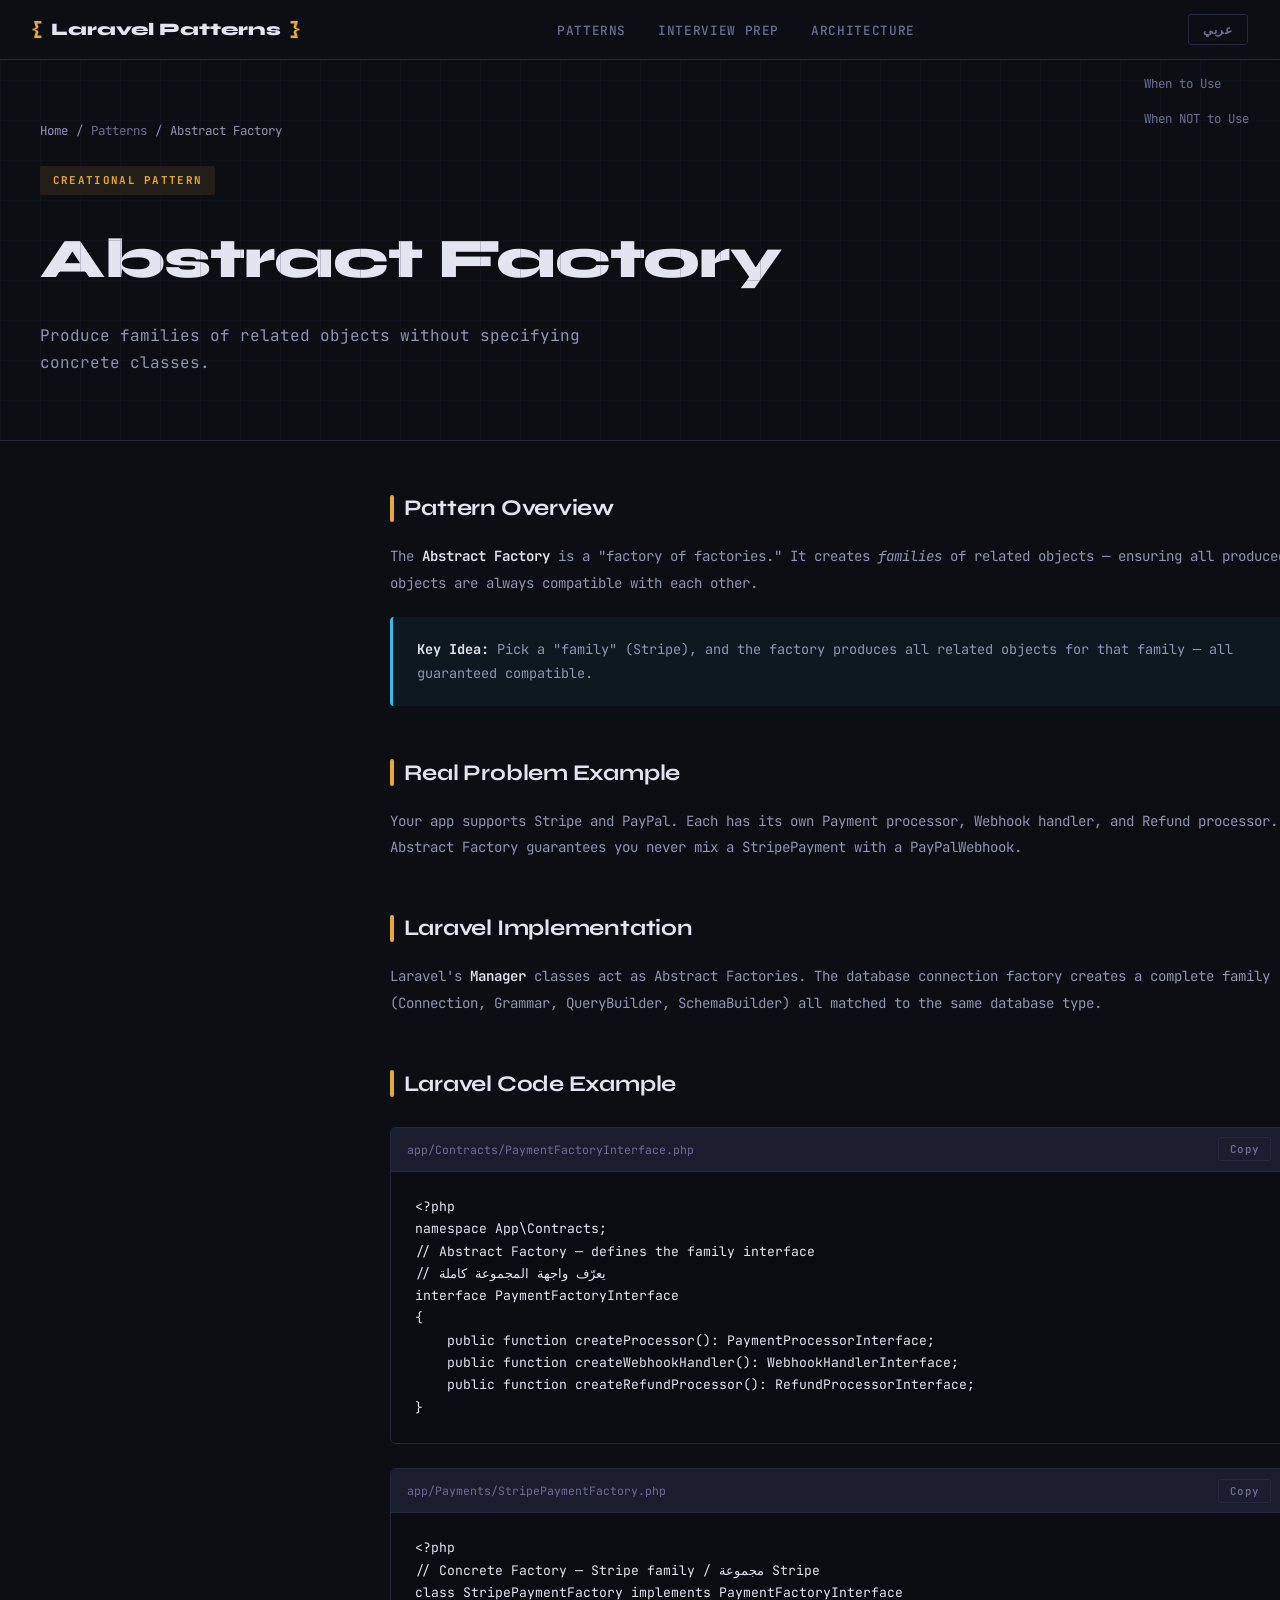
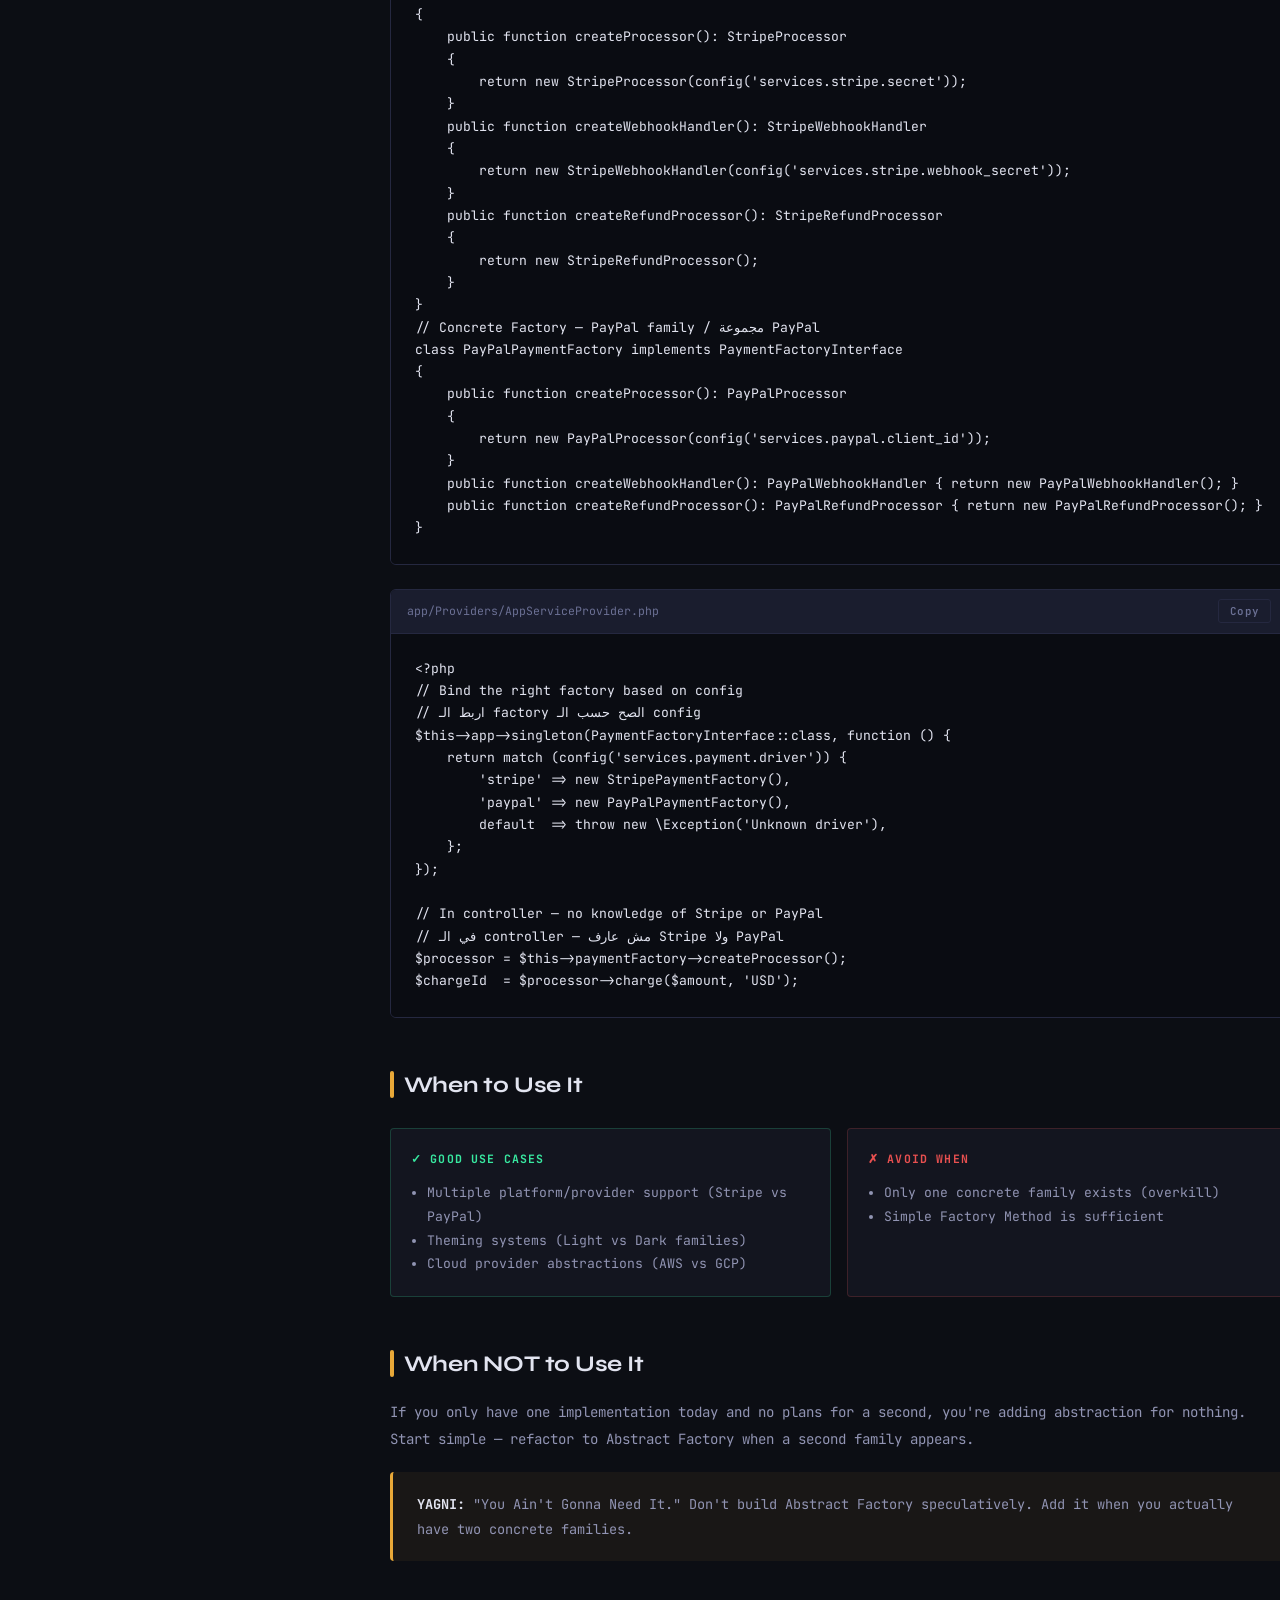
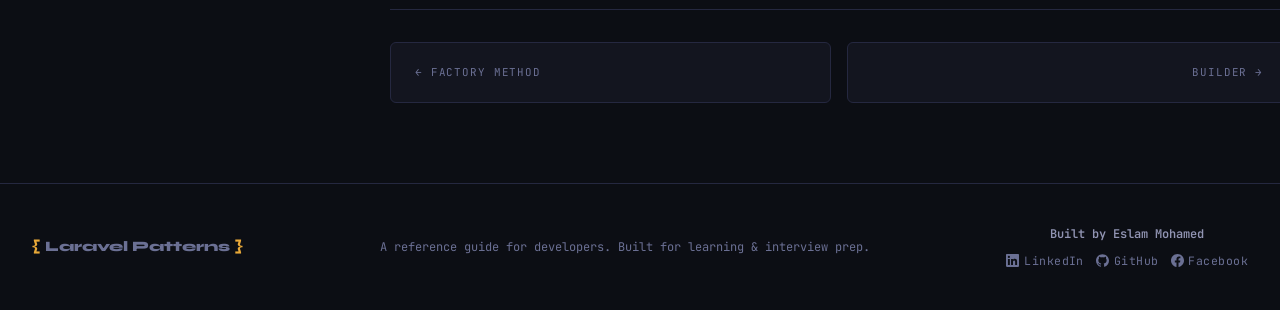
==== patterns/abstract-factory.html @ 29496eea "add main project" ====
<!DOCTYPE html>
<html lang="en">
<head>
  <meta charset="UTF-8"/>
  <meta name="viewport" content="width=device-width,initial-scale=1.0"/>
  <title>Abstract Factory — Laravel Design Patterns Hub</title>
  <link rel="stylesheet" href="../css/style.css"/>
</head>
<body data-pattern-id="abstract-factory">
<nav>
  <a class="nav-logo" href="../index.html"><span>{</span> Laravel Patterns <span>}</span></a>
  <ul class="nav-links">
    <li><a href="../index.html#patterns" data-i18n="nav.patterns">Patterns</a></li>
    <li><a href="../index.html#interview" data-i18n="nav.interview">Interview Prep</a></li>
    <li><a href="../index.html#architecture" data-i18n="nav.architecture">Architecture</a></li>
  </ul>
</nav>

<header class="detail-hero">
  <div class="hero-grid-bg" style="opacity:0.2"></div>
  <div class="container">
    <div class="breadcrumb">
      <a href="../index.html"><span class="l-en">Home</span><span class="l-ar" style="display:none">الرئيسية</span></a>
      <span>/</span>
      <a href="../index.html#patterns" data-i18n="nav.patterns-bc">Patterns</a>
      <span>/</span>
      <span class="l-en">Abstract Factory</span><span class="l-ar" style="display:none">Abstract Factory</span>
    </div>
    <div class="detail-cat" data-catKey="Creational" style="background:rgba(232,168,56,0.1);color:var(--creational)">
      <span class="l-en">Creational Pattern</span><span class="l-ar" style="display:none">باترن إنشائي</span>
    </div>
    <h1 class="detail-title">
      <span class="l-en">Abstract Factory</span><span class="l-ar" style="display:none">Abstract Factory</span>
    </h1>
    <p class="detail-tagline">
      <span class="l-en">Produce families of related objects without specifying concrete classes.</span><span class="l-ar" style="display:none">إنتاج مجموعات من الـ objects المترابطة من غير تحديد الكلاسات الكونكريت.</span>
    </p>
  </div>
</header>

<div class="detail-layout">
  <aside class="detail-sidebar">
    <nav class="toc">
      <div class="toc-title"><span class="l-en">On This Page</span><span class="l-ar" style="display:none">المحتويات</span></div>
      <ul class="toc-links">
        <li><a href="#overview"><span class="l-en">Overview</span><span class="l-ar" style="display:none">نظرة عامة</span></a></li>
        <li><a href="#problem"><span class="l-en">Real Problem</span><span class="l-ar" style="display:none">مشكلة حقيقية</span></a></li>
        <li><a href="#laravel"><span class="l-en">In Laravel</span><span class="l-ar" style="display:none">في Laravel</span></a></li>
        <li><a href="#code"><span class="l-en">Code Example</span><span class="l-ar" style="display:none">مثال كود</span></a></li>
        <li><a href="#when-use"><span class="l-en">When to Use</span><span class="l-ar" style="display:none">متى تستخدمه</span></a></li>
        <li><a href="#when-not"><span class="l-en">When NOT to Use</span><span class="l-ar" style="display:none">متى لا تستخدمه</span></a></li>
      </ul>
    </nav>
  </aside>

  <main class="detail-content">
<section id="overview">
      <h2 class="section-anchor"><span class="l-en">Pattern Overview</span><span class="l-ar" style="display:none">نظرة عامة على الباترن</span></h2>
      <p class="content-text"><span class="l-en">The <strong>Abstract Factory</strong> is a "factory of factories." It creates <em>families</em> of related objects — ensuring all produced objects are always compatible with each other.</span><span class="l-ar" style="display:none">الـ <strong>Abstract Factory</strong> هو "factory للـ factories." بينشئ <em>مجموعات</em> من الـ objects المترابطة — بيضمن إن كل الـ objects اللي بتنتجها متوافقة مع بعضها.</span></p>
      <div class="callout callout-info"><span class="l-en"><strong>Key Idea:</strong> Pick a "family" (Stripe), and the factory produces all related objects for that family — all guaranteed compatible.</span><span class="l-ar" style="display:none"><strong>الفكرة الأساسية:</strong> اختار "مجموعة" (Stripe)، والـ factory بتنتج كل الـ objects المرتبطة بيها — كلها مضمونة متوافقة.</span></div>
    </section>

    <section id="problem">
      <h2 class="section-anchor"><span class="l-en">Real Problem Example</span><span class="l-ar" style="display:none">مثال على مشكلة حقيقية</span></h2>
      <p class="content-text"><span class="l-en">Your app supports Stripe and PayPal. Each has its own Payment processor, Webhook handler, and Refund processor. Abstract Factory guarantees you never mix a StripePayment with a PayPalWebhook.</span><span class="l-ar" style="display:none">تطبيقك بيدعم Stripe وPayPal. كل واحد عنده Payment processor وWebhook handler وRefund processor. Abstract Factory بتضمن إنك ما تخلطش StripePayment مع PayPalWebhook.</span></p>
    </section>

    <section id="laravel">
      <h2 class="section-anchor"><span class="l-en">Laravel Implementation</span><span class="l-ar" style="display:none">التطبيق في Laravel</span></h2>
      <p class="content-text"><span class="l-en">Laravel's <strong>Manager</strong> classes act as Abstract Factories. The database connection factory creates a complete family (Connection, Grammar, QueryBuilder, SchemaBuilder) all matched to the same database type.</span><span class="l-ar" style="display:none">الـ <strong>Manager</strong> classes في Laravel بتعمل كـ Abstract Factories. الـ database connection factory بتنشئ مجموعة كاملة (Connection, Grammar, QueryBuilder, SchemaBuilder) كلها متطابقة مع نفس نوع الـ database.</span></p>
    </section>

    <section id="code">
      <h2 class="section-anchor"><span class="l-en">Laravel Code Example</span><span class="l-ar" style="display:none">مثال كود Laravel</span></h2>
      <div class="code-block-wrap">
        <div class="code-header"><span class="code-filename">app/Contracts/PaymentFactoryInterface.php</span><button class="copy-btn">Copy</button></div>
        <pre><code class="language-php">&lt;?php
namespace App\Contracts;
// Abstract Factory — defines the family interface
// يعرّف واجهة المجموعة كاملة
interface PaymentFactoryInterface
{
    public function createProcessor(): PaymentProcessorInterface;
    public function createWebhookHandler(): WebhookHandlerInterface;
    public function createRefundProcessor(): RefundProcessorInterface;
}</code></pre>
      </div>
      <div class="code-block-wrap">
        <div class="code-header"><span class="code-filename">app/Payments/StripePaymentFactory.php</span><button class="copy-btn">Copy</button></div>
        <pre><code class="language-php">&lt;?php
// Concrete Factory — Stripe family / مجموعة Stripe
class StripePaymentFactory implements PaymentFactoryInterface
{
    public function createProcessor(): StripeProcessor
    {
        return new StripeProcessor(config('services.stripe.secret'));
    }
    public function createWebhookHandler(): StripeWebhookHandler
    {
        return new StripeWebhookHandler(config('services.stripe.webhook_secret'));
    }
    public function createRefundProcessor(): StripeRefundProcessor
    {
        return new StripeRefundProcessor();
    }
}
// Concrete Factory — PayPal family / مجموعة PayPal
class PayPalPaymentFactory implements PaymentFactoryInterface
{
    public function createProcessor(): PayPalProcessor
    {
        return new PayPalProcessor(config('services.paypal.client_id'));
    }
    public function createWebhookHandler(): PayPalWebhookHandler { return new PayPalWebhookHandler(); }
    public function createRefundProcessor(): PayPalRefundProcessor { return new PayPalRefundProcessor(); }
}</code></pre>
      </div>
      <div class="code-block-wrap">
        <div class="code-header"><span class="code-filename">app/Providers/AppServiceProvider.php</span><button class="copy-btn">Copy</button></div>
        <pre><code class="language-php">&lt;?php
// Bind the right factory based on config
// اربط الـ factory الصح حسب الـ config
$this-&gt;app-&gt;singleton(PaymentFactoryInterface::class, function () {
    return match (config('services.payment.driver')) {
        'stripe' =&gt; new StripePaymentFactory(),
        'paypal' =&gt; new PayPalPaymentFactory(),
        default  =&gt; throw new \Exception('Unknown driver'),
    };
});

// In controller — no knowledge of Stripe or PayPal
// في الـ controller — مش عارف Stripe ولا PayPal
$processor = $this-&gt;paymentFactory-&gt;createProcessor();
$chargeId  = $processor-&gt;charge($amount, 'USD');</code></pre>
      </div>
    </section>

    <section id="when-use">
      <h2 class="section-anchor"><span class="l-en">When to Use It</span><span class="l-ar" style="display:none">متى تستخدمه</span></h2>
      <div class="do-dont">
        <div class="do-box">
          <h4><span class="l-en">✓ Good Use Cases</span><span class="l-ar" style="display:none">✓ حالات جيدة</span></h4>
          <ul><span class="l-en"><li>Multiple platform/provider support (Stripe vs PayPal)</li><li>Theming systems (Light vs Dark families)</li><li>Cloud provider abstractions (AWS vs GCP)</li></span><span class="l-ar" style="display:none"><li>دعم providers متعددة (Stripe مقابل PayPal)</li><li>أنظمة الـ theming (فاتح مقابل داكن)</li><li>abstractions لـ cloud providers</li></span></ul>
        </div>
        <div class="dont-box">
          <h4><span class="l-en">✗ Avoid When</span><span class="l-ar" style="display:none">✗ تجنبه عندما</span></h4>
          <ul><span class="l-en"><li>Only one concrete family exists (overkill)</li><li>Simple Factory Method is sufficient</li></span><span class="l-ar" style="display:none"><li>مجموعة concrete واحدة فقط موجودة</li><li>Factory Method بسيط كافي</li></span></ul>
        </div>
      </div>
    </section>

    <section id="when-not">
      <h2 class="section-anchor"><span class="l-en">When NOT to Use It</span><span class="l-ar" style="display:none">متى لا تستخدمه</span></h2>
      <p class="content-text"><span class="l-en">If you only have one implementation today and no plans for a second, you're adding abstraction for nothing. Start simple — refactor to Abstract Factory when a second family appears.</span><span class="l-ar" style="display:none">لو عندك implementation واحد دلوقتي ومفيش خطط لتاني، إنت بتضيف abstraction من غير فايدة. ابدأ بسيط — وعمل refactor لـ Abstract Factory لما تظهر مجموعة تانية.</span></p>
      <div class="callout callout-warn"><span class="l-en"><strong>YAGNI:</strong> "You Ain't Gonna Need It." Don't build Abstract Factory speculatively. Add it when you actually have two concrete families.</span><span class="l-ar" style="display:none"><strong>YAGNI:</strong> "مش هتحتاجه." ما تبنيش Abstract Factory بشكل استباقي. ضيفه لما يكون عندك مجموعتين فعلاً.</span></div>
    </section>
    <div class="pattern-nav">
      <a href="factory.html"><span class="l-en">← Factory Method</span><span class="l-ar" style="display:none">Factory Method →</span></a>
      <a href="builder.html" class="next"><span class="l-en">Builder →</span><span class="l-ar" style="display:none">← Builder</span></a>
    </div>
  </main>
</div>

<footer>
  <div class="footer-logo"><span>{</span> Laravel Patterns <span>}</span></div>
  <div class="footer-note" data-i18n="footer.note">
    <span class="l-en">A reference guide for developers. Built for learning &amp; interview prep. Arabic &amp; English.</span>
    <span class="l-ar" style="display:none">دليل مرجعي للمطورين. مبني للتعلم والتحضير للمقابلات. بالعربي والانجليزي.</span>
  </div>
  <div class="footer-author" style="text-align: center;">
    <span class="footer-author-name">
      <span class="l-en">Built by Eslam Mohamed</span>
      <span class="l-ar" style="display:none">من تصميم إسلام محمد</span>
    </span>
    <div class="footer-social">
      <a href="https://www.linkedin.com/in/eslam-mohamed-marey" target="_blank" rel="noopener">
        <svg width="13" height="13" viewBox="0 0 24 24" fill="currentColor"><path d="M20.447 20.452h-3.554v-5.569c0-1.328-.027-3.037-1.852-3.037-1.853 0-2.136 1.445-2.136 2.939v5.667H9.351V9h3.414v1.561h.046c.477-.9 1.637-1.85 3.37-1.85 3.601 0 4.267 2.37 4.267 5.455v6.286zM5.337 7.433a2.062 2.062 0 0 1-2.063-2.065 2.064 2.064 0 1 1 2.063 2.065zm1.782 13.019H3.555V9h3.564v11.452zM22.225 0H1.771C.792 0 0 .774 0 1.729v20.542C0 23.227.792 24 1.771 24h20.451C23.2 24 24 23.227 24 22.271V1.729C24 .774 23.2 0 22.222 0h.003z"/></svg>
        LinkedIn
      </a>
      <a href="https://github.com/eslamar3y" target="_blank" rel="noopener">
        <svg width="13" height="13" viewBox="0 0 24 24" fill="currentColor"><path d="M12 .297c-6.63 0-12 5.373-12 12 0 5.303 3.438 9.8 8.205 11.385.6.113.82-.258.82-.577 0-.285-.01-1.04-.015-2.04-3.338.724-4.042-1.61-4.042-1.61C4.422 18.07 3.633 17.7 3.633 17.7c-1.087-.744.084-.729.084-.729 1.205.084 1.838 1.236 1.838 1.236 1.07 1.835 2.809 1.305 3.495.998.108-.776.417-1.305.76-1.605-2.665-.3-5.466-1.332-5.466-5.93 0-1.31.465-2.38 1.235-3.22-.135-.303-.54-1.523.105-3.176 0 0 1.005-.322 3.3 1.23.96-.267 1.98-.399 3-.405 1.02.006 2.04.138 3 .405 2.28-1.552 3.285-1.23 3.285-1.23.645 1.653.24 2.873.12 3.176.765.84 1.23 1.91 1.23 3.22 0 4.61-2.805 5.625-5.475 5.92.42.36.81 1.096.81 2.22 0 1.606-.015 2.896-.015 3.286 0 .315.21.69.825.57C20.565 22.092 24 17.592 24 12.297c0-6.627-5.373-12-12-12"/></svg>
        GitHub
      </a>
      <a href="https://facebook.com/eslamar3y" target="_blank" rel="noopener">
        <svg width="13" height="13" viewBox="0 0 24 24" fill="currentColor"><path d="M24 12.073c0-6.627-5.373-12-12-12s-12 5.373-12 12c0 5.99 4.388 10.954 10.125 11.854v-8.385H7.078v-3.47h3.047V9.43c0-3.007 1.792-4.669 4.533-4.669 1.312 0 2.686.235 2.686.235v2.953H15.83c-1.491 0-1.956.925-1.956 1.874v2.25h3.328l-.532 3.47h-2.796v8.385C19.612 23.027 24 18.062 24 12.073z"/></svg>
        Facebook
      </a>
    </div>
  </div>
</footer>
<script src="../js/i18n.js"></script>
<script src="../js/main.js"></script>
</body>
</html>
---- css/style.css ----
@import url('https://fonts.googleapis.com/css2?family=JetBrains+Mono:wght@300;400;500;700&family=Syne:wght@400;600;700;800&display=swap');

:root {
  --bg: #0c0e14;
  --bg2: #13151f;
  --bg3: #1a1d2e;
  --border: #252840;
  --text: #e2e4f0;
  --text-muted: #6b7094;
  --text-dim: #9194b3;
  --accent-yellow: #e8a838;
  --accent-blue: #3ab8e8;
  --accent-purple: #7e5de8;
  --accent-green: #38e8a0;
  --creational: #e8a838;
  --structural: #3ab8e8;
  --behavioral: #7e5de8;
  --font-mono: 'JetBrains Mono', monospace;
  --font-display: 'Syne', sans-serif;
}

*, *::before, *::after { box-sizing: border-box; margin: 0; padding: 0; }

html { scroll-behavior: smooth; }

body {
  font-family: var(--font-mono);
  background: var(--bg);
  color: var(--text);
  line-height: 1.7;
  overflow-x: hidden;
}

/* SCROLLBAR */
::-webkit-scrollbar { width: 6px; }
::-webkit-scrollbar-track { background: var(--bg); }
::-webkit-scrollbar-thumb { background: var(--border); border-radius: 3px; }
::-webkit-scrollbar-thumb:hover { background: var(--text-muted); }

/* NAV */
nav {
  position: fixed;
  top: 0; left: 0; right: 0;
  z-index: 100;
  background: rgba(12,14,20,0.95);
  backdrop-filter: blur(12px);
  border-bottom: 1px solid var(--border);
  padding: 0 2rem;
  height: 60px;
  display: flex;
  align-items: center;
  justify-content: space-between;
}

.nav-logo {
  font-family: var(--font-display);
  font-weight: 800;
  font-size: 1.1rem;
  color: var(--text);
  text-decoration: none;
  display: flex;
  align-items: center;
  gap: 0.5rem;
}

.nav-logo span { color: var(--accent-yellow); }

.nav-links {
  display: flex;
  gap: 2rem;
  list-style: none;
}

.nav-links a {
  color: var(--text-muted);
  text-decoration: none;
  font-size: 0.8rem;
  font-weight: 500;
  letter-spacing: 0.05em;
  text-transform: uppercase;
  transition: color 0.2s;
}

.nav-links a:hover { color: var(--text); }

.nav-menu-btn {
  display: none;
  background: none;
  border: none;
  color: var(--text);
  font-size: 1.2rem;
  cursor: pointer;
}

/* HERO */
.hero {
  min-height: 100vh;
  display: flex;
  align-items: center;
  position: relative;
  overflow: hidden;
  padding: 80px 2rem 4rem;
}

.hero-grid-bg {
  position: absolute;
  inset: 0;
  background-image:
    linear-gradient(var(--border) 1px, transparent 1px),
    linear-gradient(90deg, var(--border) 1px, transparent 1px);
  background-size: 40px 40px;
  opacity: 0.4;
  pointer-events: none;
}

.hero-glow {
  position: absolute;
  top: 20%;
  left: 50%;
  transform: translateX(-50%);
  width: 800px;
  height: 400px;
  background: radial-gradient(ellipse, rgba(126,93,232,0.12) 0%, transparent 70%);
  pointer-events: none;
}

.hero-content {
  position: relative;
  max-width: 900px;
  margin: 0 auto;
  text-align: center;
}

.hero-badge {
  display: inline-flex;
  align-items: center;
  gap: 0.5rem;
  background: rgba(232,168,56,0.1);
  border: 1px solid rgba(232,168,56,0.3);
  color: var(--accent-yellow);
  font-size: 0.72rem;
  font-weight: 700;
  letter-spacing: 0.1em;
  text-transform: uppercase;
  padding: 0.4rem 1rem;
  border-radius: 2px;
  margin-bottom: 2rem;
}

.hero-title {
  font-family: var(--font-display);
  font-size: clamp(2.5rem, 7vw, 5rem);
  font-weight: 800;
  line-height: 1.05;
  letter-spacing: -0.02em;
  margin-bottom: 1.5rem;
}

.hero-title .accent { color: var(--accent-yellow); }
.hero-title .accent-b { color: var(--accent-blue); }

.hero-subtitle {
  color: var(--text-dim);
  font-size: 1rem;
  max-width: 580px;
  margin: 0 auto 2.5rem;
  line-height: 1.8;
}

.hero-actions {
  display: flex;
  gap: 1rem;
  justify-content: center;
  flex-wrap: wrap;
}

.btn {
  display: inline-flex;
  align-items: center;
  gap: 0.5rem;
  padding: 0.75rem 1.75rem;
  font-family: var(--font-mono);
  font-size: 0.82rem;
  font-weight: 700;
  letter-spacing: 0.03em;
  text-decoration: none;
  border-radius: 3px;
  cursor: pointer;
  transition: all 0.2s;
  border: none;
}

.btn-primary {
  background: var(--accent-yellow);
  color: #0c0e14;
}

.btn-primary:hover {
  background: #f0b845;
  transform: translateY(-2px);
  box-shadow: 0 8px 24px rgba(232,168,56,0.3);
}

.btn-secondary {
  background: transparent;
  color: var(--text);
  border: 1px solid var(--border);
}

.btn-secondary:hover {
  border-color: var(--text-muted);
  background: var(--bg2);
}

.hero-stats {
  display: flex;
  gap: 3rem;
  justify-content: center;
  margin-top: 3.5rem;
  padding-top: 3rem;
  border-top: 1px solid var(--border);
  flex-wrap: wrap;
  gap: 2rem;
}

.stat {
  text-align: center;
}

.stat-num {
  font-family: var(--font-display);
  font-size: 2rem;
  font-weight: 800;
  color: var(--accent-yellow);
  display: block;
}

.stat-label {
  font-size: 0.72rem;
  color: var(--text-muted);
  text-transform: uppercase;
  letter-spacing: 0.08em;
}

/* SECTION */
section { padding: 5rem 2rem; }

.container {
  max-width: 1200px;
  margin: 0 auto;
}

.section-header {
  text-align: center;
  margin-bottom: 3rem;
}

.section-tag {
  font-size: 0.72rem;
  font-weight: 700;
  letter-spacing: 0.12em;
  text-transform: uppercase;
  color: var(--accent-blue);
  margin-bottom: 0.75rem;
  display: block;
}

.section-title {
  font-family: var(--font-display);
  font-size: clamp(1.8rem, 4vw, 2.5rem);
  font-weight: 800;
  letter-spacing: -0.02em;
}

.section-sub {
  color: var(--text-dim);
  font-size: 0.9rem;
  margin-top: 0.75rem;
}

/* SEARCH & FILTER */
.search-bar-wrap {
  display: flex;
  gap: 1rem;
  align-items: center;
  margin-bottom: 2rem;
  flex-wrap: wrap;
}

.search-input-wrap {
  position: relative;
  flex: 1;
  min-width: 220px;
}

.search-input-wrap svg {
  position: absolute;
  left: 1rem;
  top: 50%;
  transform: translateY(-50%);
  color: var(--text-muted);
  width: 16px;
  height: 16px;
}

#patternSearch {
  width: 100%;
  background: var(--bg2);
  border: 1px solid var(--border);
  color: var(--text);
  font-family: var(--font-mono);
  font-size: 0.85rem;
  padding: 0.75rem 1rem 0.75rem 2.75rem;
  border-radius: 3px;
  outline: none;
  transition: border-color 0.2s;
}

#patternSearch:focus { border-color: var(--text-muted); }
#patternSearch::placeholder { color: var(--text-muted); }

.filter-btns {
  display: flex;
  gap: 0.5rem;
  flex-wrap: wrap;
}

.filter-btn {
  background: var(--bg2);
  border: 1px solid var(--border);
  color: var(--text-muted);
  font-family: var(--font-mono);
  font-size: 0.75rem;
  font-weight: 600;
  letter-spacing: 0.05em;
  padding: 0.6rem 1rem;
  border-radius: 3px;
  cursor: pointer;
  transition: all 0.2s;
  text-transform: uppercase;
}

.filter-btn:hover, .filter-btn.active {
  color: var(--text);
  border-color: var(--text-muted);
}

.filter-btn[data-cat="All"].active { border-color: var(--accent-yellow); color: var(--accent-yellow); }
.filter-btn[data-cat="Creational"].active { border-color: var(--creational); color: var(--creational); }
.filter-btn[data-cat="Structural"].active { border-color: var(--structural); color: var(--structural); }
.filter-btn[data-cat="Behavioral"].active { border-color: var(--behavioral); color: var(--behavioral); }

/* PATTERNS GRID */
.patterns-grid {
  display: grid;
  grid-template-columns: repeat(auto-fill, minmax(280px, 1fr));
  gap: 1.25rem;
}

.pattern-card {
  background: var(--bg2);
  border: 1px solid var(--border);
  border-radius: 6px;
  padding: 1.75rem;
  transition: all 0.25s;
  position: relative;
  overflow: hidden;
  cursor: pointer;
  text-decoration: none;
  color: inherit;
  display: block;
}

.pattern-card::before {
  content: '';
  position: absolute;
  top: 0; left: 0; right: 0;
  height: 2px;
  opacity: 0;
  transition: opacity 0.25s;
}

.pattern-card.creational::before { background: var(--creational); }
.pattern-card.structural::before { background: var(--structural); }
.pattern-card.behavioral::before { background: var(--behavioral); }

.pattern-card:hover {
  border-color: #333560;
  transform: translateY(-3px);
  box-shadow: 0 12px 32px rgba(0,0,0,0.4);
}

.pattern-card:hover::before { opacity: 1; }

.card-header {
  display: flex;
  align-items: flex-start;
  justify-content: space-between;
  margin-bottom: 1rem;
}

.card-icon {
  width: 44px;
  height: 44px;
  border-radius: 8px;
  display: flex;
  align-items: center;
  justify-content: center;
  font-size: 1.2rem;
}

.creational .card-icon { background: rgba(232,168,56,0.12); color: var(--creational); }
.structural .card-icon { background: rgba(58,184,232,0.12); color: var(--structural); }
.behavioral .card-icon { background: rgba(126,93,232,0.12); color: var(--behavioral); }

.card-cat {
  font-size: 0.65rem;
  font-weight: 700;
  letter-spacing: 0.1em;
  text-transform: uppercase;
  padding: 0.25rem 0.6rem;
  border-radius: 2px;
}

.creational .card-cat { background: rgba(232,168,56,0.1); color: var(--creational); }
.structural .card-cat { background: rgba(58,184,232,0.1); color: var(--structural); }
.behavioral .card-cat { background: rgba(126,93,232,0.1); color: var(--behavioral); }

.card-name {
  font-family: var(--font-display);
  font-size: 1.1rem;
  font-weight: 700;
  margin-bottom: 0.5rem;
}

.card-tagline {
  font-size: 0.78rem;
  color: var(--text-muted);
  line-height: 1.6;
  margin-bottom: 1.25rem;
}

.card-link {
  font-size: 0.75rem;
  font-weight: 700;
  letter-spacing: 0.05em;
  text-transform: uppercase;
  display: flex;
  align-items: center;
  gap: 0.35rem;
  transition: gap 0.2s;
}

.creational .card-link { color: var(--creational); }
.structural .card-link { color: var(--structural); }
.behavioral .card-link { color: var(--behavioral); }

.pattern-card:hover .card-link { gap: 0.6rem; }

/* PATTERN DETAIL PAGE */
.detail-hero {
  padding: 120px 2rem 4rem;
  border-bottom: 1px solid var(--border);
  position: relative;
}

.breadcrumb {
  font-size: 0.78rem;
  color: var(--text-muted);
  margin-bottom: 1.5rem;
  display: flex;
  gap: 0.5rem;
  align-items: center;
}

.breadcrumb a { color: var(--text-muted); text-decoration: none; }
.breadcrumb a:hover { color: var(--text); }
.breadcrumb span { color: var(--text-dim); }

.detail-cat {
  display: inline-block;
  font-size: 0.68rem;
  font-weight: 700;
  letter-spacing: 0.12em;
  text-transform: uppercase;
  padding: 0.3rem 0.8rem;
  border-radius: 2px;
  margin-bottom: 1rem;
}

.detail-title {
  font-family: var(--font-display);
  font-size: clamp(2rem, 6vw, 3.5rem);
  font-weight: 800;
  letter-spacing: -0.02em;
  margin-bottom: 1rem;
}

.detail-tagline {
  font-size: 1rem;
  color: var(--text-dim);
  max-width: 600px;
}

/* CONTENT LAYOUT */
.detail-layout {
  display: grid;
  grid-template-columns: 220px 1fr;
  gap: 3rem;
  max-width: 1100px;
  margin: 0 auto;
  padding: 3rem 2rem 5rem;
  align-items: start;
}

.detail-sidebar {
  position: sticky;
  top: 80px;
}

.toc {
  background: var(--bg2);
  border: 1px solid var(--border);
  border-radius: 6px;
  padding: 1.25rem;
}

.toc-title {
  font-size: 0.7rem;
  font-weight: 700;
  letter-spacing: 0.1em;
  text-transform: uppercase;
  color: var(--text-muted);
  margin-bottom: 1rem;
}

.toc-links {
  list-style: none;
  display: flex;
  flex-direction: column;
  gap: 0.1rem;
}

.toc-links a {
  display: block;
  font-size: 0.78rem;
  color: var(--text-muted);
  text-decoration: none;
  padding: 0.4rem 0.6rem;
  border-radius: 3px;
  transition: all 0.15s;
}

.toc-links a:hover {
  color: var(--text);
  background: var(--bg3);
}

.toc-links a.active {
  color: var(--accent-yellow);
}

/* CONTENT SECTIONS */
.detail-content section {
  padding: 0;
  margin-bottom: 3rem;
}

.section-anchor {
  font-family: var(--font-display);
  font-size: 1.4rem;
  font-weight: 700;
  letter-spacing: -0.01em;
  margin-bottom: 1rem;
  display: flex;
  align-items: center;
  gap: 0.6rem;
}

.section-anchor::before {
  content: '';
  display: inline-block;
  width: 4px;
  height: 1.2em;
  border-radius: 2px;
  background: var(--accent-yellow);
  flex-shrink: 0;
}

.content-text {
  color: var(--text-dim);
  font-size: 0.88rem;
  line-height: 1.9;
  margin-bottom: 1rem;
}

.content-text strong { color: var(--text); font-weight: 600; }

/* CALLOUT BOXES */
.callout {
  border-radius: 4px;
  padding: 1.25rem 1.5rem;
  margin: 1.25rem 0;
  border-left: 3px solid;
  font-size: 0.85rem;
  line-height: 1.8;
}

.callout-info { background: rgba(58,184,232,0.06); border-color: var(--structural); color: var(--text-dim); }
.callout-warn { background: rgba(232,168,56,0.06); border-color: var(--creational); color: var(--text-dim); }
.callout-tip { background: rgba(56,232,160,0.06); border-color: var(--accent-green); color: var(--text-dim); }
.callout-danger { background: rgba(232,80,80,0.06); border-color: #e85050; color: var(--text-dim); }

.callout strong { color: var(--text); }

/* CODE BLOCKS */
.code-block-wrap {
  margin: 1.5rem 0;
  border-radius: 6px;
  overflow: hidden;
  border: 1px solid var(--border);
  direction: ltr !important;
}

.code-header {
  display: flex;
  align-items: center;
  justify-content: space-between;
  background: var(--bg3);
  padding: 0.6rem 1rem;
  border-bottom: 1px solid var(--border);
}

.code-filename {
  font-size: 0.72rem;
  color: var(--text-muted);
  font-family: var(--font-mono);
  display: flex;
  align-items: center;
  gap: 0.5rem;
}

.copy-btn {
  background: none;
  border: 1px solid var(--border);
  color: var(--text-muted);
  font-family: var(--font-mono);
  font-size: 0.68rem;
  font-weight: 600;
  padding: 0.25rem 0.65rem;
  border-radius: 3px;
  cursor: pointer;
  transition: all 0.15s;
  letter-spacing: 0.04em;
}

.copy-btn:hover {
  border-color: var(--text-muted);
  color: var(--text);
}

.copy-btn.copied {
  border-color: var(--accent-green);
  color: var(--accent-green);
}

pre {
  background: #0a0c12;
  padding: 1.5rem;
  overflow-x: auto;
  font-family: var(--font-mono);
  font-size: 0.82rem;
  line-height: 1.7;
  tab-size: 4;
}

code { font-family: var(--font-mono); }

/* PRISM OVERRIDES */
.token.comment { color: #4a4f6e; font-style: italic; }
.token.keyword { color: #c792ea; }
.token.string { color: #c3e88d; }
.token.number { color: #f78c6c; }
.token.function { color: #82aaff; }
.token.class-name { color: #ffcb6b; }
.token.operator { color: #89ddff; }
.token.punctuation { color: #89ddff; }
.token.variable { color: #eeffff; }
.token.tag { color: #f07178; }
.token.attr-name { color: #c792ea; }
.token.attr-value { color: #c3e88d; }
.token.namespace { color: #b2ccd6; }
.token.property { color: #80cbc4; }
.token.selector { color: #c792ea; }

/* DO / DONT */
.do-dont {
  display: grid;
  grid-template-columns: 1fr 1fr;
  gap: 1rem;
  margin: 1.5rem 0;
}

.do-box, .dont-box {
  background: var(--bg2);
  border-radius: 4px;
  padding: 1.25rem;
  font-size: 0.82rem;
  line-height: 1.8;
  color: var(--text-dim);
}

.do-box {
  border: 1px solid rgba(56,232,160,0.2);
}

.dont-box {
  border: 1px solid rgba(232,80,80,0.2);
}

.do-box h4 { color: var(--accent-green); margin-bottom: 0.75rem; font-size: 0.72rem; letter-spacing: 0.1em; text-transform: uppercase; }
.dont-box h4 { color: #e85050; margin-bottom: 0.75rem; font-size: 0.72rem; letter-spacing: 0.1em; text-transform: uppercase; }

.do-box ul, .dont-box ul {
  padding-left: 1rem;
}

/* INTERVIEW SECTION */
.interview-section {
  background: var(--bg2);
  padding: 5rem 2rem;
  border-top: 1px solid var(--border);
  border-bottom: 1px solid var(--border);
}

.questions-grid {
  display: grid;
  grid-template-columns: repeat(auto-fill, minmax(480px, 1fr));
  gap: 1.25rem;
  margin-top: 2.5rem;
}

.question-card {
  background: var(--bg3);
  border: 1px solid var(--border);
  border-radius: 6px;
  overflow: hidden;
}

.question-header {
  padding: 1.25rem 1.5rem;
  cursor: pointer;
  display: flex;
  align-items: flex-start;
  justify-content: space-between;
  gap: 1rem;
  transition: background 0.15s;
}

.question-header:hover { background: var(--bg2); }

.q-num {
  font-size: 0.68rem;
  font-weight: 700;
  color: var(--accent-yellow);
  background: rgba(232,168,56,0.1);
  border: 1px solid rgba(232,168,56,0.2);
  padding: 0.15rem 0.5rem;
  border-radius: 2px;
  flex-shrink: 0;
  margin-top: 0.1rem;
}

.q-text {
  font-size: 0.88rem;
  font-weight: 500;
  color: var(--text);
  flex: 1;
  line-height: 1.5;
}

.q-toggle {
  color: var(--text-muted);
  transition: transform 0.2s;
  flex-shrink: 0;
  font-size: 1rem;
}

.question-card.open .q-toggle { transform: rotate(180deg); }

.question-answer {
  display: none;
  padding: 0 1.5rem 1.5rem;
  font-size: 0.83rem;
  color: var(--text-dim);
  line-height: 1.9;
  border-top: 1px solid var(--border);
  padding-top: 1.25rem;
}

.question-card.open .question-answer { display: block; }

/* LARAVEL ARCH */
.arch-grid {
  display: grid;
  grid-template-columns: repeat(auto-fill, minmax(320px, 1fr));
  gap: 1.25rem;
  margin-top: 2rem;
}

.arch-card {
  background: var(--bg2);
  border: 1px solid var(--border);
  border-radius: 6px;
  padding: 1.75rem;
}

.arch-card h3 {
  font-family: var(--font-display);
  font-size: 1rem;
  font-weight: 700;
  margin-bottom: 0.75rem;
  display: flex;
  align-items: center;
  gap: 0.5rem;
}

.arch-card p {
  font-size: 0.82rem;
  color: var(--text-dim);
  line-height: 1.8;
}

/* NAV BETWEEN PATTERNS */
.pattern-nav {
  display: grid;
  grid-template-columns: 1fr 1fr;
  gap: 1rem;
  margin-top: 3rem;
  padding-top: 2rem;
  border-top: 1px solid var(--border);
}

.pattern-nav a {
  background: var(--bg2);
  border: 1px solid var(--border);
  border-radius: 6px;
  padding: 1.25rem 1.5rem;
  text-decoration: none;
  color: var(--text);
  transition: all 0.2s;
  display: flex;
  flex-direction: column;
  gap: 0.3rem;
}

.pattern-nav a:hover {
  border-color: var(--text-muted);
  background: var(--bg3);
}

.pattern-nav a span:first-child {
  font-size: 0.68rem;
  text-transform: uppercase;
  letter-spacing: 0.08em;
  color: var(--text-muted);
}

.pattern-nav a span:last-child {
  font-family: var(--font-display);
  font-size: 0.95rem;
  font-weight: 700;
}

.pattern-nav a.next { text-align: right; }

/* FOOTER */
footer {
  padding: 2.5rem 2rem;
  border-top: 1px solid var(--border);
  display: flex;
  align-items: center;
  justify-content: space-between;
  gap: 1rem;
  flex-wrap: wrap;
}

.footer-logo {
  font-family: var(--font-display);
  font-weight: 800;
  font-size: 0.9rem;
  color: var(--text-muted);
}

.footer-logo span { color: var(--accent-yellow); }

.footer-note {
  font-size: 0.75rem;
  color: var(--text-muted);
}

.footer-author {
  font-size: 0.75rem;
  color: var(--text-muted);
  display: flex;
  flex-direction: column;
  gap: 0.4rem;
  text-align: right;
}

[dir="rtl"] .footer-author { text-align: left; }

.footer-author-name {
  color: var(--text-dim);
  font-weight: 600;
}

.footer-social {
  display: flex;
  gap: 0.75rem;
  justify-content: flex-end;
}

[dir="rtl"] .footer-social { justify-content: flex-start; }

.footer-social a {
  color: var(--text-muted);
  text-decoration: none;
  font-size: 0.72rem;
  letter-spacing: 0.04em;
  transition: color 0.2s;
  display: flex;
  align-items: center;
  gap: 0.3rem;
}

.footer-social a:hover { color: var(--accent-yellow); }

/* RESPONSIVE */
@media (max-width: 900px) {
  .detail-layout {
    grid-template-columns: 1fr;
  }
  .detail-sidebar {
    position: static;
    display: none;
  }
  .do-dont {
    grid-template-columns: 1fr;
  }
  .questions-grid {
    grid-template-columns: 1fr;
  }
}

@media (max-width: 600px) {
  nav { padding: 0 1rem; }
  .nav-links { display: none; }
  .nav-menu-btn { display: block; }
  .hero { padding: 80px 1rem 3rem; }
  section { padding: 3rem 1rem; }
  .hero-stats { gap: 1.5rem; }
  .pattern-nav { grid-template-columns: 1fr; }
}

/* ANIMATIONS */
@keyframes fadeUp {
  from { opacity: 0; transform: translateY(16px); }
  to { opacity: 1; transform: translateY(0); }
}

.fade-up {
  animation: fadeUp 0.5s ease forwards;
  opacity: 0;
}

.fade-up-1 { animation-delay: 0.1s; }
.fade-up-2 { animation-delay: 0.2s; }
.fade-up-3 { animation-delay: 0.3s; }
.fade-up-4 { animation-delay: 0.4s; }

/* ACTIVE NAV HIGHLIGHT */
.nav-links a.active { color: var(--accent-yellow); }

/* ─── LANG TOGGLE BUTTON ──────────────────────────────────────────── */
.lang-toggle-btn {
  background: transparent;
  border: 1px solid var(--border);
  color: var(--text-muted);
  font-family: var(--font-mono);
  font-size: 0.75rem;
  font-weight: 700;
  letter-spacing: 0.05em;
  padding: 0.4rem 0.9rem;
  border-radius: 3px;
  cursor: pointer;
  transition: all 0.2s;
  margin-left: 1rem;
  flex-shrink: 0;
}

[dir="rtl"] .lang-toggle-btn { margin-left: 0; margin-right: 1rem; }

.lang-toggle-btn:hover {
  border-color: var(--accent-yellow);
  color: var(--accent-yellow);
}

/* ─── RTL OVERRIDES ───────────────────────────────────────────────── */
[dir="rtl"] body {
  font-family: 'Segoe UI', 'Cairo', var(--font-mono);
}

[dir="rtl"] .hero-title,
[dir="rtl"] .section-title,
[dir="rtl"] .detail-title,
[dir="rtl"] .card-name,
[dir="rtl"] .section-anchor {
  font-family: 'Segoe UI', 'Cairo', var(--font-display);
  letter-spacing: 0;
}

/* [dir="rtl"] .breadcrumb {
  flex-direction: row-reverse;
} */

[dir="rtl"] .card-link {
  flex-direction: row-reverse;
}

[dir="rtl"] .pattern-nav a.next {
  text-align: left;
}

[dir="rtl"] .pattern-nav a:not(.next) {
  text-align: right;
}

[dir="rtl"] .section-anchor::before {
  margin-left: 0.6rem;
  margin-right: 0;
}

[dir="rtl"] .callout {
  border-left: none;
  border-right: 3px solid;
}

[dir="rtl"] .callout-info  { border-color: var(--structural); }
[dir="rtl"] .callout-warn  { border-color: var(--creational); }
[dir="rtl"] .callout-tip   { border-color: var(--accent-green); }
[dir="rtl"] .callout-danger { border-color: #e85050; }

[dir="rtl"] .toc { direction: rtl; }

[dir="rtl"] .q-toggle { margin-left: 0; }

[dir="rtl"] .search-input-wrap svg {
  left: auto;
  right: 1rem;
}

[dir="rtl"] #patternSearch {
  padding: 0.75rem 2.75rem 0.75rem 1rem;
}

[dir="rtl"] .code-header {
  flex-direction: row-reverse;
}

[dir="rtl"] .card-header {
  flex-direction: row-reverse;
}

[dir="rtl"] .hero-stats { direction: rtl; }

[dir="rtl"] .do-box ul,
[dir="rtl"] .dont-box ul {
  padding-left: 0;
  padding-right: 1rem;
}

[dir="rtl"] footer {
  flex-direction: row-reverse;
}

[dir="rtl"] .nav-links {
  flex-direction: row-reverse;
}

[dir="rtl"] .filter-btns {
  flex-direction: row-reverse;
}
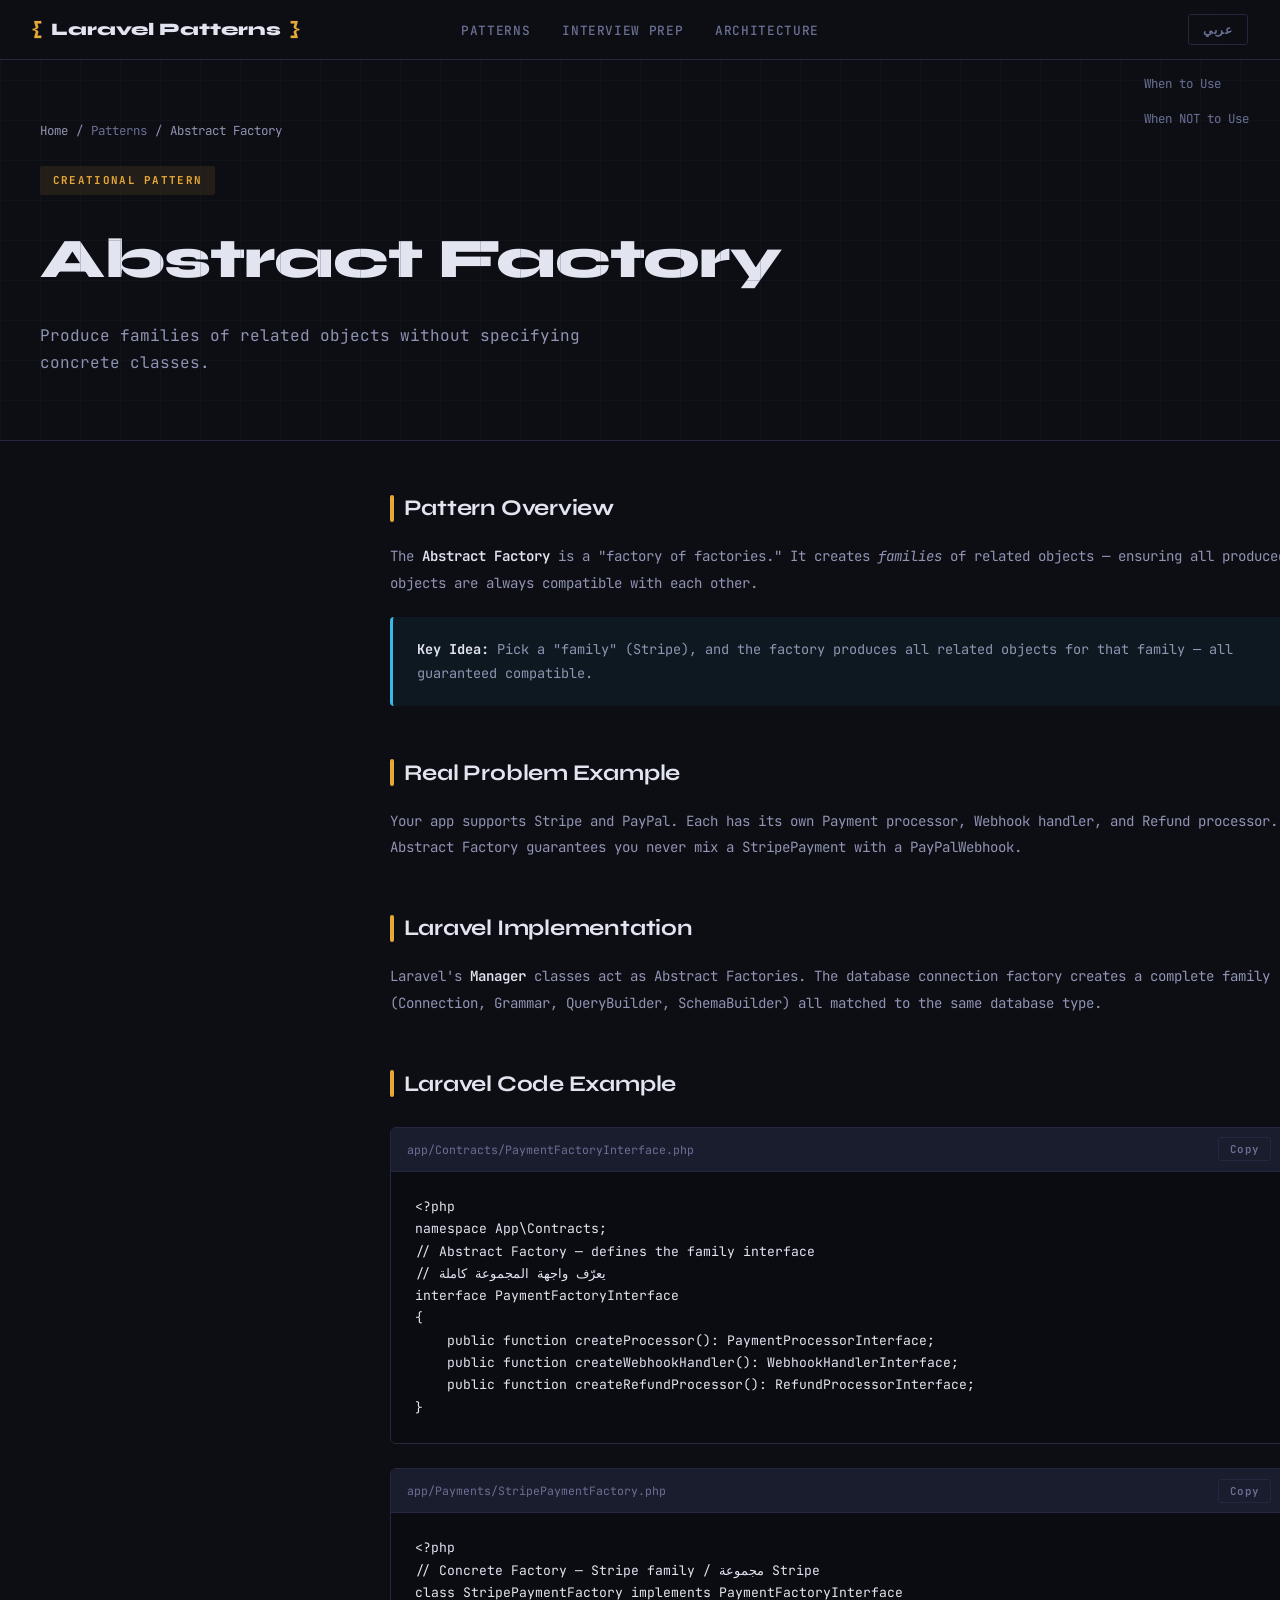
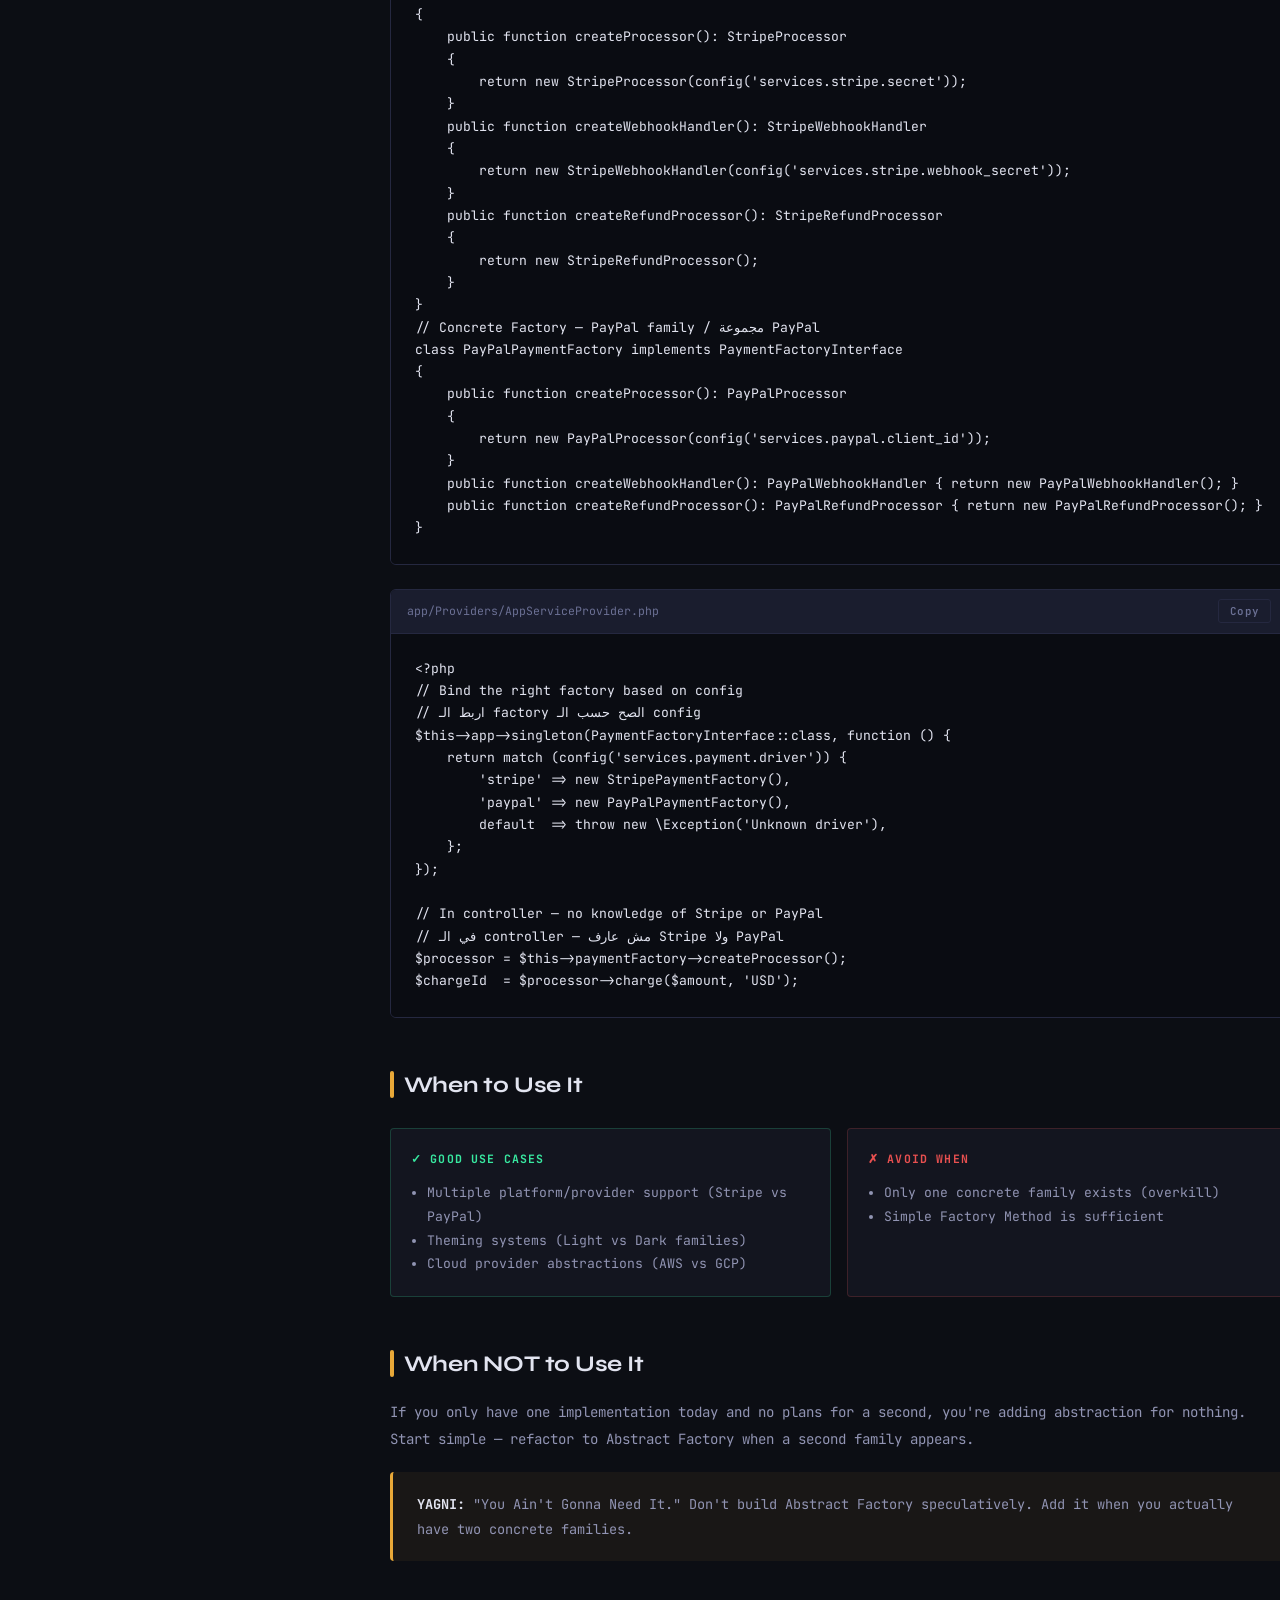
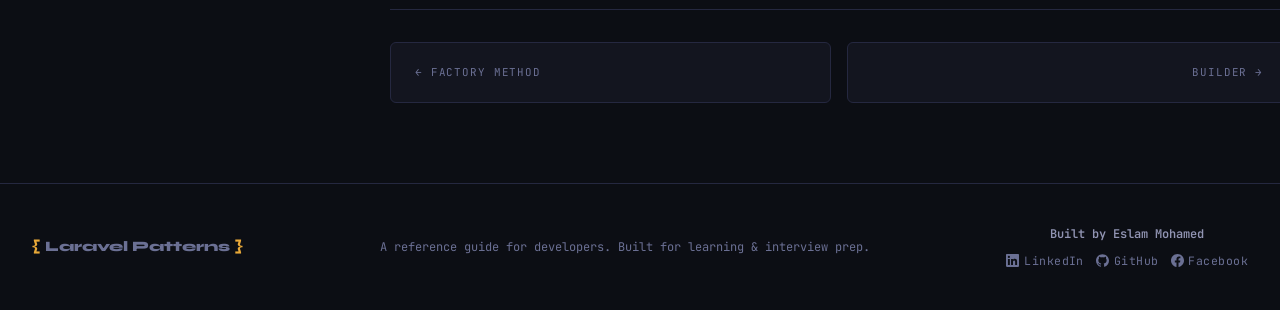
==== commit c4cdb9ed: "test code" ====
--- a/patterns/abstract-factory.html
+++ b/patterns/abstract-factory.html
@@ -74,7 +74,7 @@
       <h2 class="section-anchor"><span class="l-en">Laravel Code Example</span><span class="l-ar" style="display:none">مثال كود Laravel</span></h2>
       <div class="code-block-wrap">
         <div class="code-header"><span class="code-filename">app/Contracts/PaymentFactoryInterface.php</span><button class="copy-btn">Copy</button></div>
-        <pre><code class="language-php">&lt;?php
+        <pre style="direction=ltr"><code class="language-php">&lt;?php
 namespace App\Contracts;
 // Abstract Factory — defines the family interface
 // يعرّف واجهة المجموعة كاملة
@@ -191,4 +191,4 @@
 <script src="../js/i18n.js"></script>
 <script src="../js/main.js"></script>
 </body>
-</html>+</html>
--- a/css/style.css
+++ b/css/style.css
@@ -61,6 +61,7 @@
   display: flex;
   align-items: center;
   gap: 0.5rem;
+  text-align: center;
 }
 
 .nav-logo span { color: var(--accent-yellow); }
@@ -69,6 +70,9 @@
   display: flex;
   gap: 2rem;
   list-style: none;
+  position:absolute;
+  left:50%;
+  transform:translateX(-50%);
 }
 
 .nav-links a {
@@ -619,7 +623,6 @@
   border-radius: 6px;
   overflow: hidden;
   border: 1px solid var(--border);
-  direction: ltr !important;
 }
 
 .code-header {
@@ -672,6 +675,7 @@
   font-size: 0.82rem;
   line-height: 1.7;
   tab-size: 4;
+  direction:ltr !important;
 }
 
 code { font-family: var(--font-mono); }
@@ -939,8 +943,14 @@
 /* RESPONSIVE */
 @media (max-width: 900px) {
   .detail-layout {
-    grid-template-columns: 1fr;
-  }
+  display: grid;
+  grid-template-columns: 100% 1fr;
+  gap: 3rem;
+  max-width: 1100px;
+  margin: 0 auto;
+  padding: 3rem 2rem 5rem;
+  align-items: start;
+}
   .detail-sidebar {
     position: static;
     display: none;
@@ -951,16 +961,73 @@
   .questions-grid {
     grid-template-columns: 1fr;
   }
-}
+  footer{
+    flex-direction: column !important;
+    text-align: center;
+    align-items: center !important;
+  }
+}
+
 
 @media (max-width: 600px) {
+  /* Nav */
   nav { padding: 0 1rem; }
   .nav-links { display: none; }
   .nav-menu-btn { display: block; }
+
+  /* Hero */
   .hero { padding: 80px 1rem 3rem; }
+  .detail-hero { padding: 80px 1rem 2rem; }
+  .detail-title { font-size: clamp(1.8rem, 8vw, 3rem); }
+  .hero-stats { gap: 1.5rem; }
+
+  /* Sections & layout */
   section { padding: 3rem 1rem; }
-  .hero-stats { gap: 1.5rem; }
+  .detail-layout { padding: 2rem 1rem 3rem; }
+  .container { padding: 0; }
+
+  /* Content */
+  .content-text { font-size: 0.85rem; word-break: break-word; }
+
+  /* Code blocks */
+  .code-block-wrap { margin: 1rem 0; border-radius: 4px; }
+  pre {
+    padding: 1rem;
+    font-size: 0.72rem;
+    overflow-x: auto;
+    white-space: pre;
+    word-break: normal;
+    -webkit-overflow-scrolling: touch;
+  }
+  code { font-size: 0.72rem; }
+  .code-header { flex-wrap: wrap; gap: 0.4rem; }
+  .code-filename { font-size: 0.65rem; word-break: break-all; }
+
+  /* Callouts */
+  .callout { padding: 1rem; font-size: 0.8rem; word-break: break-word; }
+
+  /* Pattern nav */
   .pattern-nav { grid-template-columns: 1fr; }
+
+  /* Cards */
+  .patterns-grid { grid-template-columns: 1fr; }
+
+  /* Footer */
+  footer { flex-direction: column; align-items: flex-start; gap: 1.5rem; }
+  .footer-author { text-align: left; }
+  .footer-social { justify-content: flex-start; flex-wrap: wrap; }
+
+  /* Search */
+  .search-input-wrap { min-width: 100%; }
+  .search-bar-wrap { flex-direction: column; }
+  .filter-btns { gap: 0.35rem; }
+  .filter-btn { font-size: 0.68rem; padding: 0.45rem 0.7rem; }
+
+  /* Do/Dont */
+  .do-box, .dont-box { padding: 1rem; }
+
+  /* Breadcrumb */
+  .breadcrumb { font-size: 0.7rem; flex-wrap: wrap; }
 }
 
 /* ANIMATIONS */
@@ -1091,3 +1158,8 @@
 [dir="rtl"] .filter-btns {
   flex-direction: row-reverse;
 }
+
+
+/* Global mobile safety */
+img, pre { max-width: 100%; }
+* { box-sizing: border-box; }
